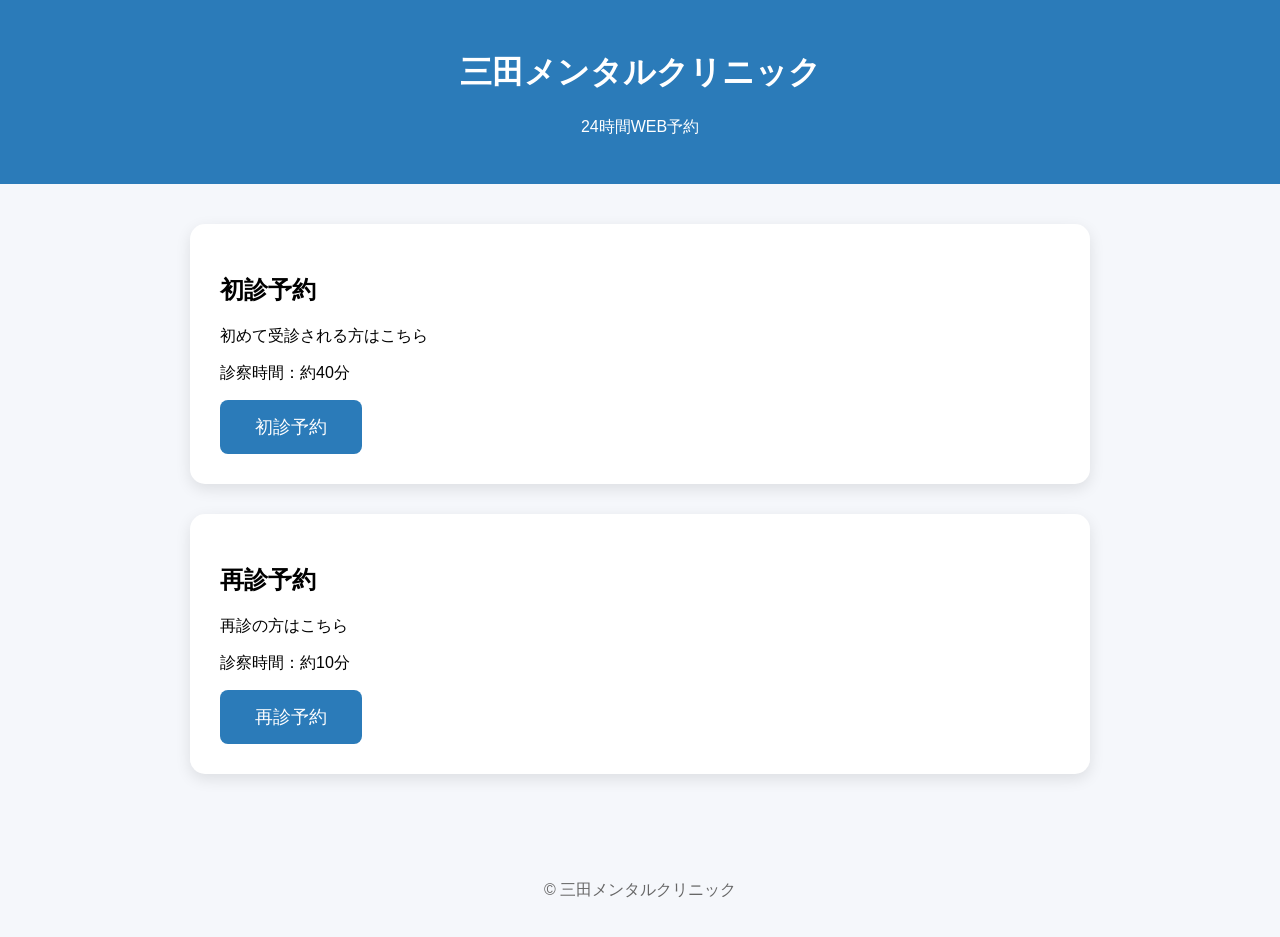
==== index.html @ 3fc528f8 "初回画面を作成" ====
<!DOCTYPE html>
<html lang="ja">
<head>
    <meta charset="UTF-8">
    <meta name="viewport" content="width=device-width, initial-scale=1.0">
    <title>三田メンタルクリニック WEB予約</title>

    <link rel="stylesheet" href="style.css">

</head>

<body>

<header>

<h1>三田メンタルクリニック</h1>

<p>24時間WEB予約</p>

</header>

<main>

<div class="card">

<h2>初診予約</h2>

<p>初めて受診される方はこちら</p>

<p>診察時間：約40分</p>

<button onclick="location.href='reserve.html?type=first'">
  初診予約
</button>

</div>

<div class="card">

<h2>再診予約</h2>

<p>再診の方はこちら</p>

<p>診察時間：約10分</p>

<button onclick="location.href='reserve.html?type=repeat'">
  再診予約
</button>

</div>

</main>

<footer>

<p>© 三田メンタルクリニック</p>

</footer>

</body>
</html>
---- style.css ----
body{

font-family: "Yu Gothic", sans-serif;

background:#f5f7fb;

margin:0;

}

header{

background:#2b7bb9;

color:white;

padding:30px;

text-align:center;

}

main{

max-width:900px;

margin:auto;

padding:40px;

}

.card{

background:white;

padding:30px;

margin-bottom:30px;

border-radius:15px;

box-shadow:0 5px 15px rgba(0,0,0,.1);

}

button{

background:#2b7bb9;

color:white;

border:none;

padding:15px 35px;

font-size:18px;

border-radius:8px;

cursor:pointer;

}

button:hover{

background:#1d5f91;

}

footer{

text-align:center;

padding:20px;

color:#666;

}
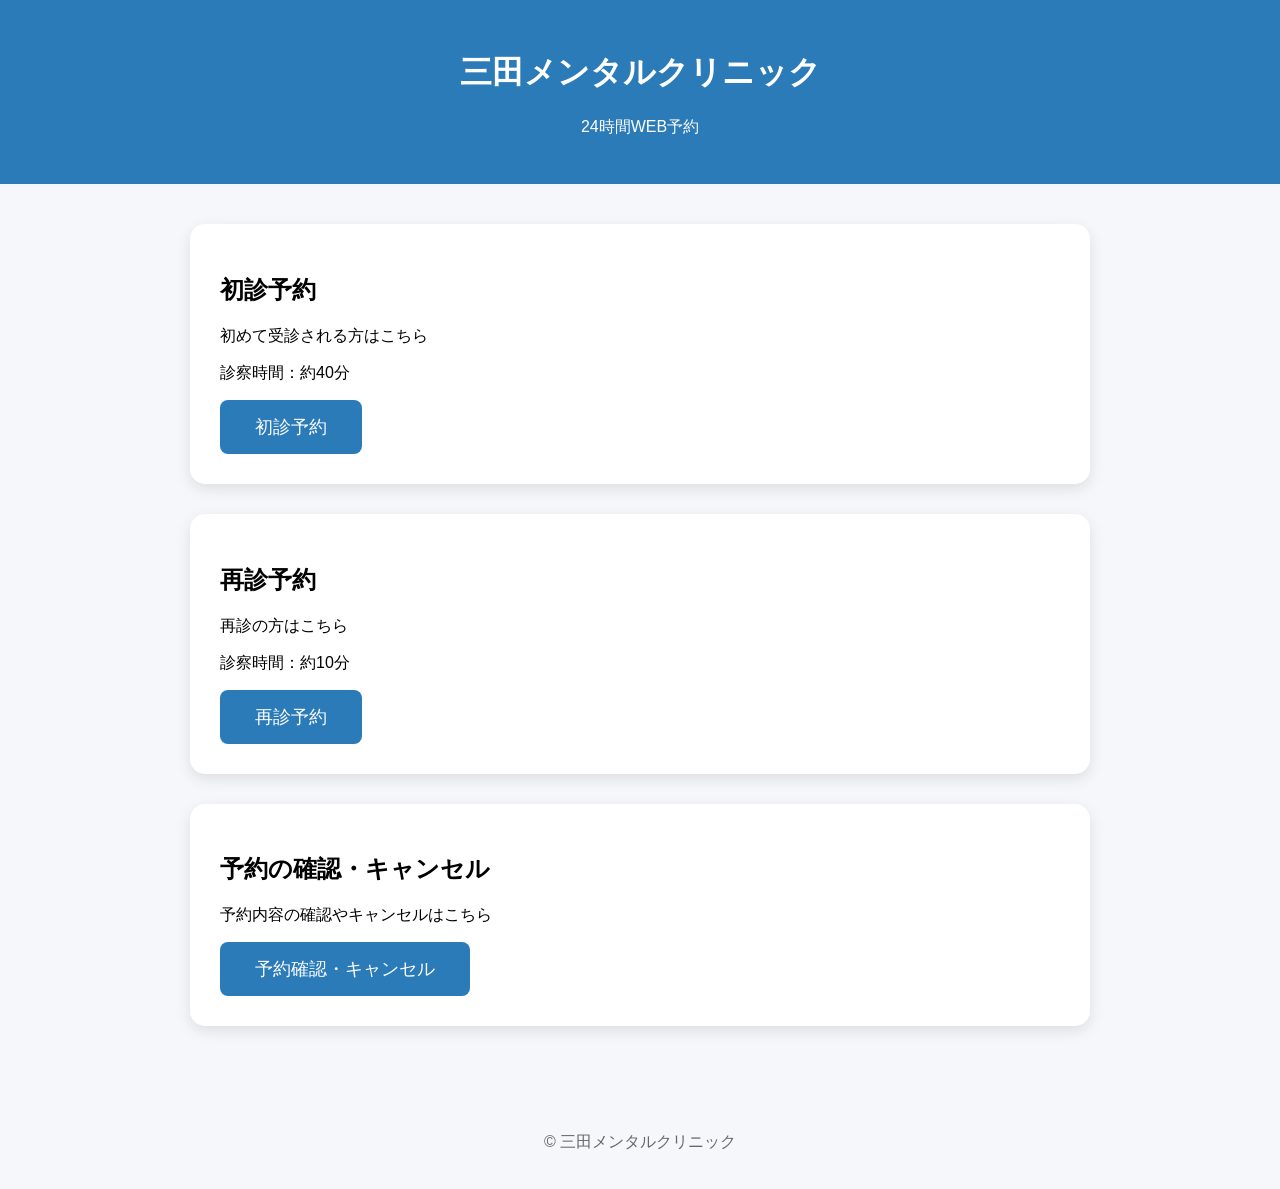
==== commit e77b43d9: "予約確認、キャンセルボタン追加" ====
--- a/index.html
+++ b/index.html
@@ -29,7 +29,7 @@
 
 <p>診察時間：約40分</p>
 
-<button onclick="location.href='reserve.html?type=first'">
+<button onclick="localStorage.setItem('reservationType','first'); location.href='calendar.html';">
   初診予約
 </button>
 
@@ -43,12 +43,22 @@
 
 <p>診察時間：約10分</p>
 
-<button onclick="location.href='reserve.html?type=repeat'">
+<button onclick="localStorage.setItem('reservationType','repeat'); location.href='calendar.html';">
   再診予約
 </button>
 
 </div>
+<div class="card">
 
+  <h2>予約の確認・キャンセル</h2>
+
+  <p>予約内容の確認やキャンセルはこちら</p>
+
+  <button onclick="location.href='cancel.html'">
+    予約確認・キャンセル
+  </button>
+
+</div>
 </main>
 
 <footer>
--- a/style.css
+++ b/style.css
@@ -76,4 +76,5 @@
 
 color:#666;
 
-}+}
+/* test */
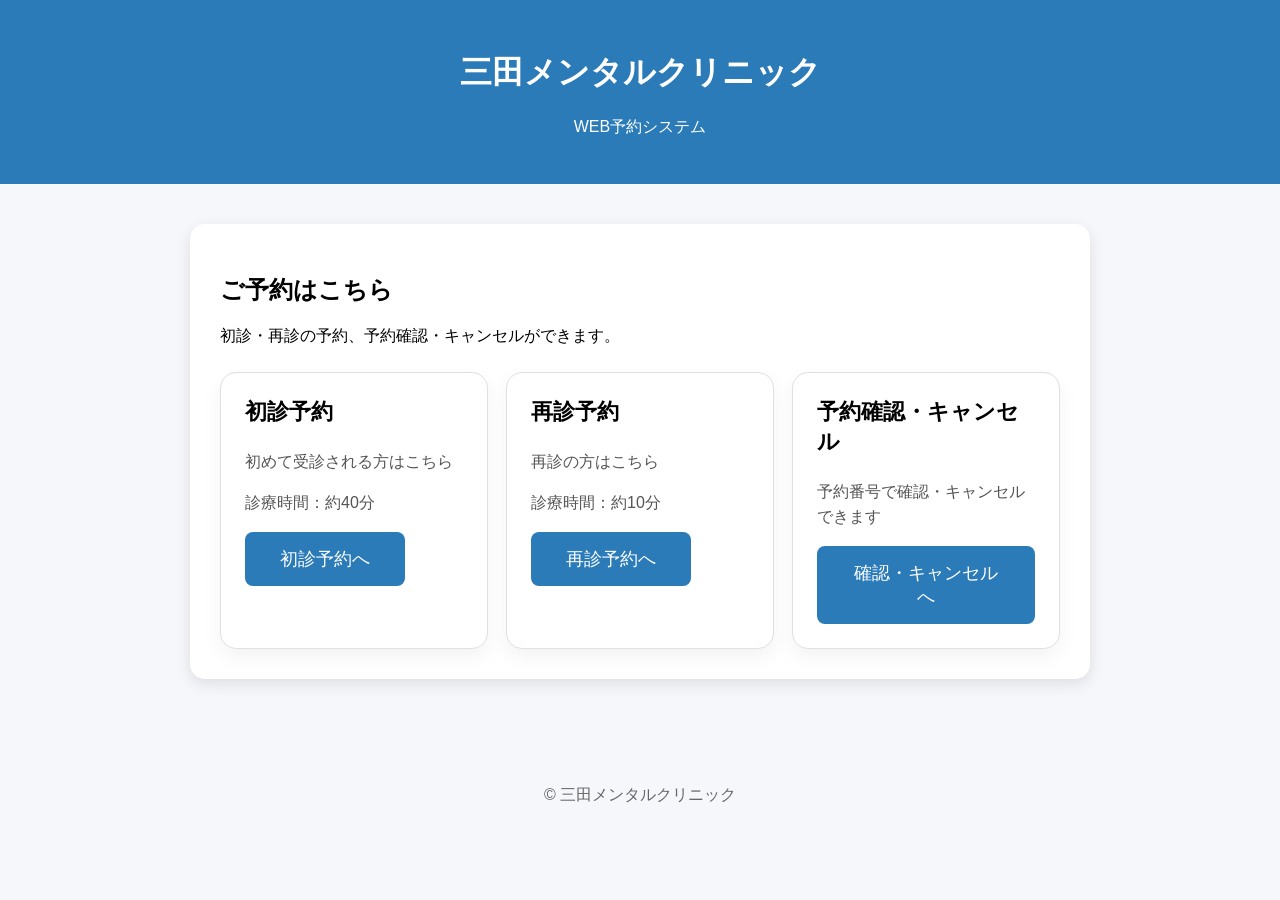
==== commit 64b982d2: "変更" ====
--- a/index.html
+++ b/index.html
@@ -1,70 +1,58 @@
 <!DOCTYPE html>
 <html lang="ja">
 <head>
-    <meta charset="UTF-8">
-    <meta name="viewport" content="width=device-width, initial-scale=1.0">
-    <title>三田メンタルクリニック WEB予約</title>
-
-    <link rel="stylesheet" href="style.css">
-
+  <meta charset="UTF-8">
+  <meta name="viewport" content="width=device-width, initial-scale=1.0">
+  <title>三田メンタルクリニック WEB予約</title>
+  <link rel="stylesheet" href="style.css">
 </head>
 
 <body>
 
 <header>
-
-<h1>三田メンタルクリニック</h1>
-
-<p>24時間WEB予約</p>
-
+  <h1>三田メンタルクリニック</h1>
+  <p>WEB予約システム</p>
 </header>
 
 <main>
+  <div class="card">
+    <h2>ご予約はこちら</h2>
+    <p>初診・再診の予約、予約確認・キャンセルができます。</p>
 
-<div class="card">
+    <div class="menu-grid">
 
-<h2>初診予約</h2>
+      <div class="menu-card">
+        <h3>初診予約</h3>
+        <p>初めて受診される方はこちら</p>
+        <p>診療時間：約40分</p>
+        <button onclick="localStorage.setItem('reservationType','first'); location.href='calendar.html';">
+          初診予約へ
+        </button>
+      </div>
 
-<p>初めて受診される方はこちら</p>
+      <div class="menu-card">
+        <h3>再診予約</h3>
+        <p>再診の方はこちら</p>
+        <p>診療時間：約10分</p>
+        <button onclick="localStorage.setItem('reservationType','repeat'); location.href='calendar.html';">
+          再診予約へ
+        </button>
+      </div>
 
-<p>診察時間：約40分</p>
+      <div class="menu-card">
+        <h3>予約確認・キャンセル</h3>
+        <p>予約番号で確認・キャンセルできます</p>
+        <button onclick="location.href='cancel.html'">
+          確認・キャンセルへ
+        </button>
+      </div>
 
-<button onclick="localStorage.setItem('reservationType','first'); location.href='calendar.html';">
-  初診予約
-</button>
-
-</div>
-
-<div class="card">
-
-<h2>再診予約</h2>
-
-<p>再診の方はこちら</p>
-
-<p>診察時間：約10分</p>
-
-<button onclick="localStorage.setItem('reservationType','repeat'); location.href='calendar.html';">
-  再診予約
-</button>
-
-</div>
-<div class="card">
-
-  <h2>予約の確認・キャンセル</h2>
-
-  <p>予約内容の確認やキャンセルはこちら</p>
-
-  <button onclick="location.href='cancel.html'">
-    予約確認・キャンセル
-  </button>
-
-</div>
+    </div>
+  </div>
 </main>
 
 <footer>
-
-<p>© 三田メンタルクリニック</p>
-
+  <p>© 三田メンタルクリニック</p>
 </footer>
 
 </body>
--- a/style.css
+++ b/style.css
@@ -77,4 +77,38 @@
 color:#666;
 
 }
-/* test */+
+.menu-grid {
+  display: grid;
+  grid-template-columns: repeat(3, 1fr);
+  gap: 18px;
+  margin-top: 25px;
+}
+
+.menu-card {
+  border: 1px solid #e0e0e0;
+  border-radius: 16px;
+  padding: 24px;
+  background: #ffffff;
+  box-shadow: 0 8px 20px rgba(0, 0, 0, 0.05);
+}
+
+.menu-card h3 {
+  margin-top: 0;
+  font-size: 22px;
+}
+
+.menu-card p {
+  color: #555;
+  line-height: 1.6;
+}
+
+@media (max-width: 768px) {
+  .menu-grid {
+    grid-template-columns: 1fr;
+  }
+
+  .menu-card {
+    padding: 20px;
+  }
+}
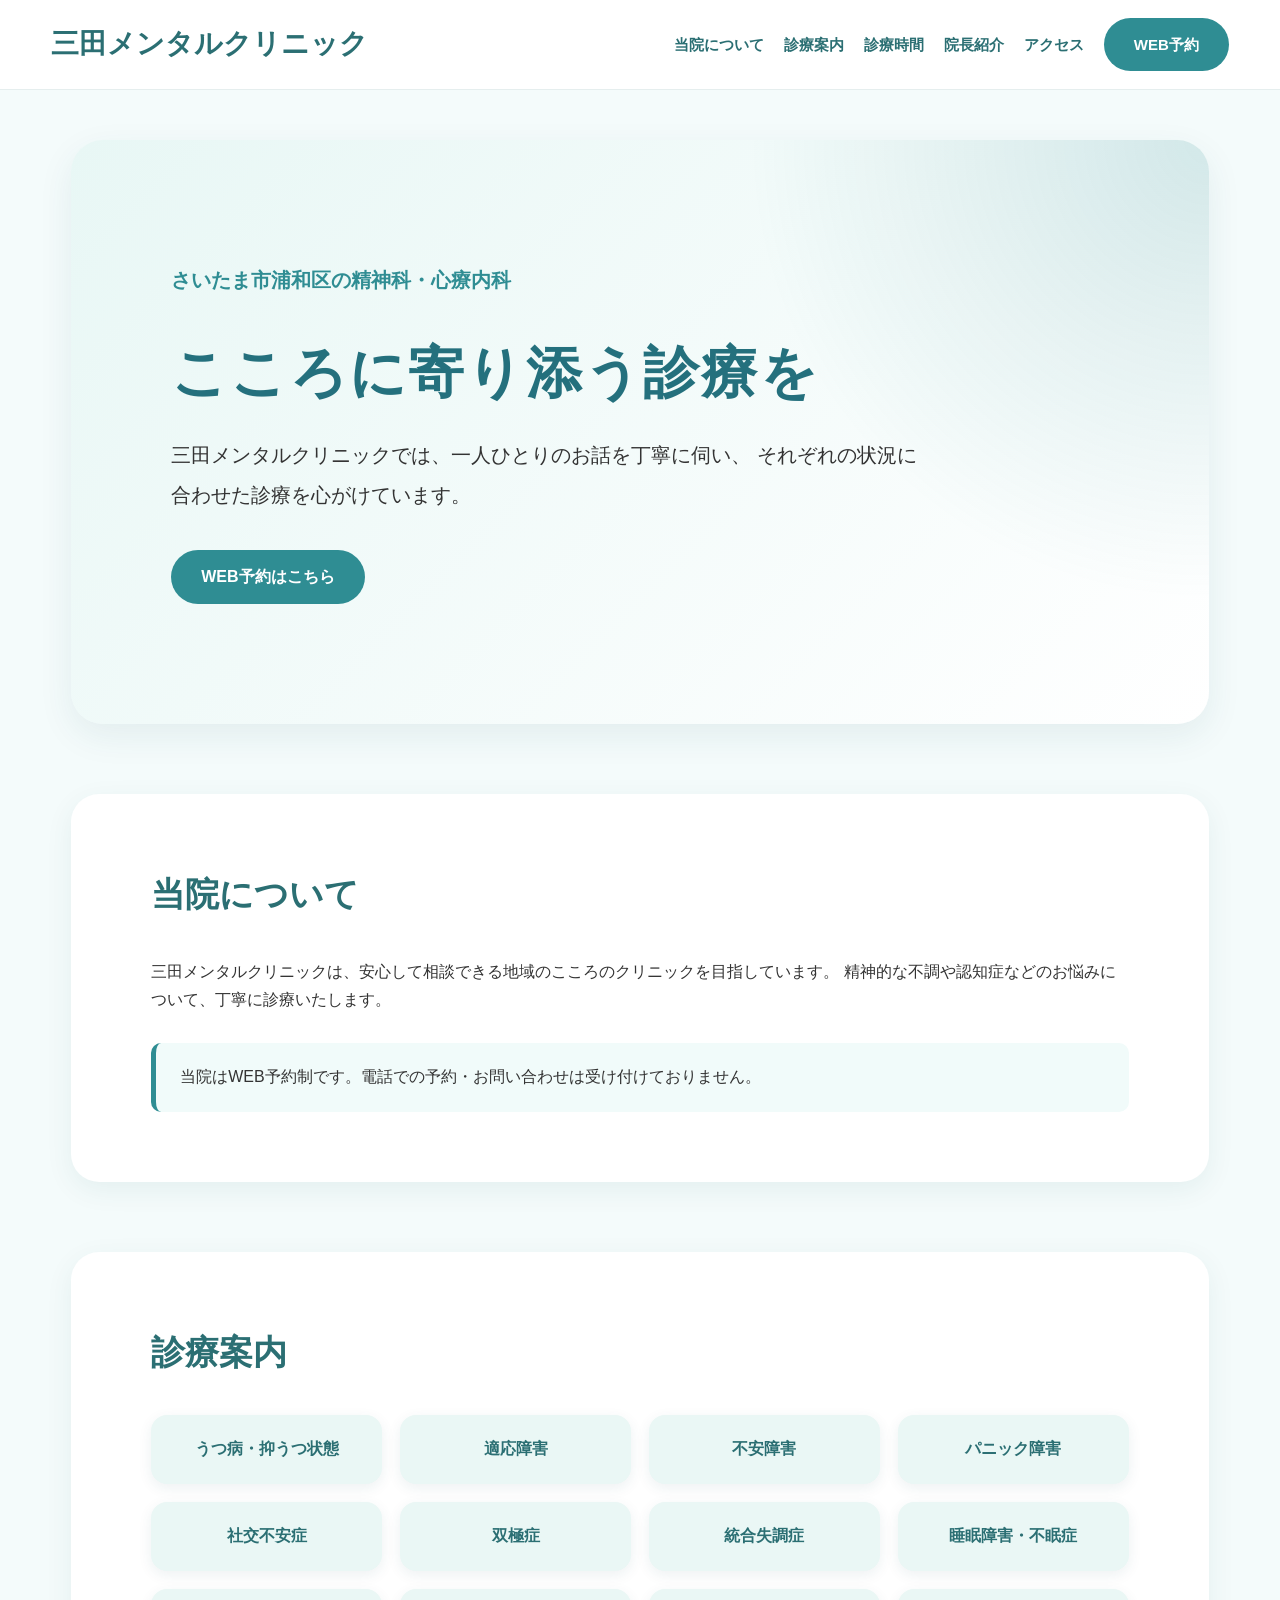
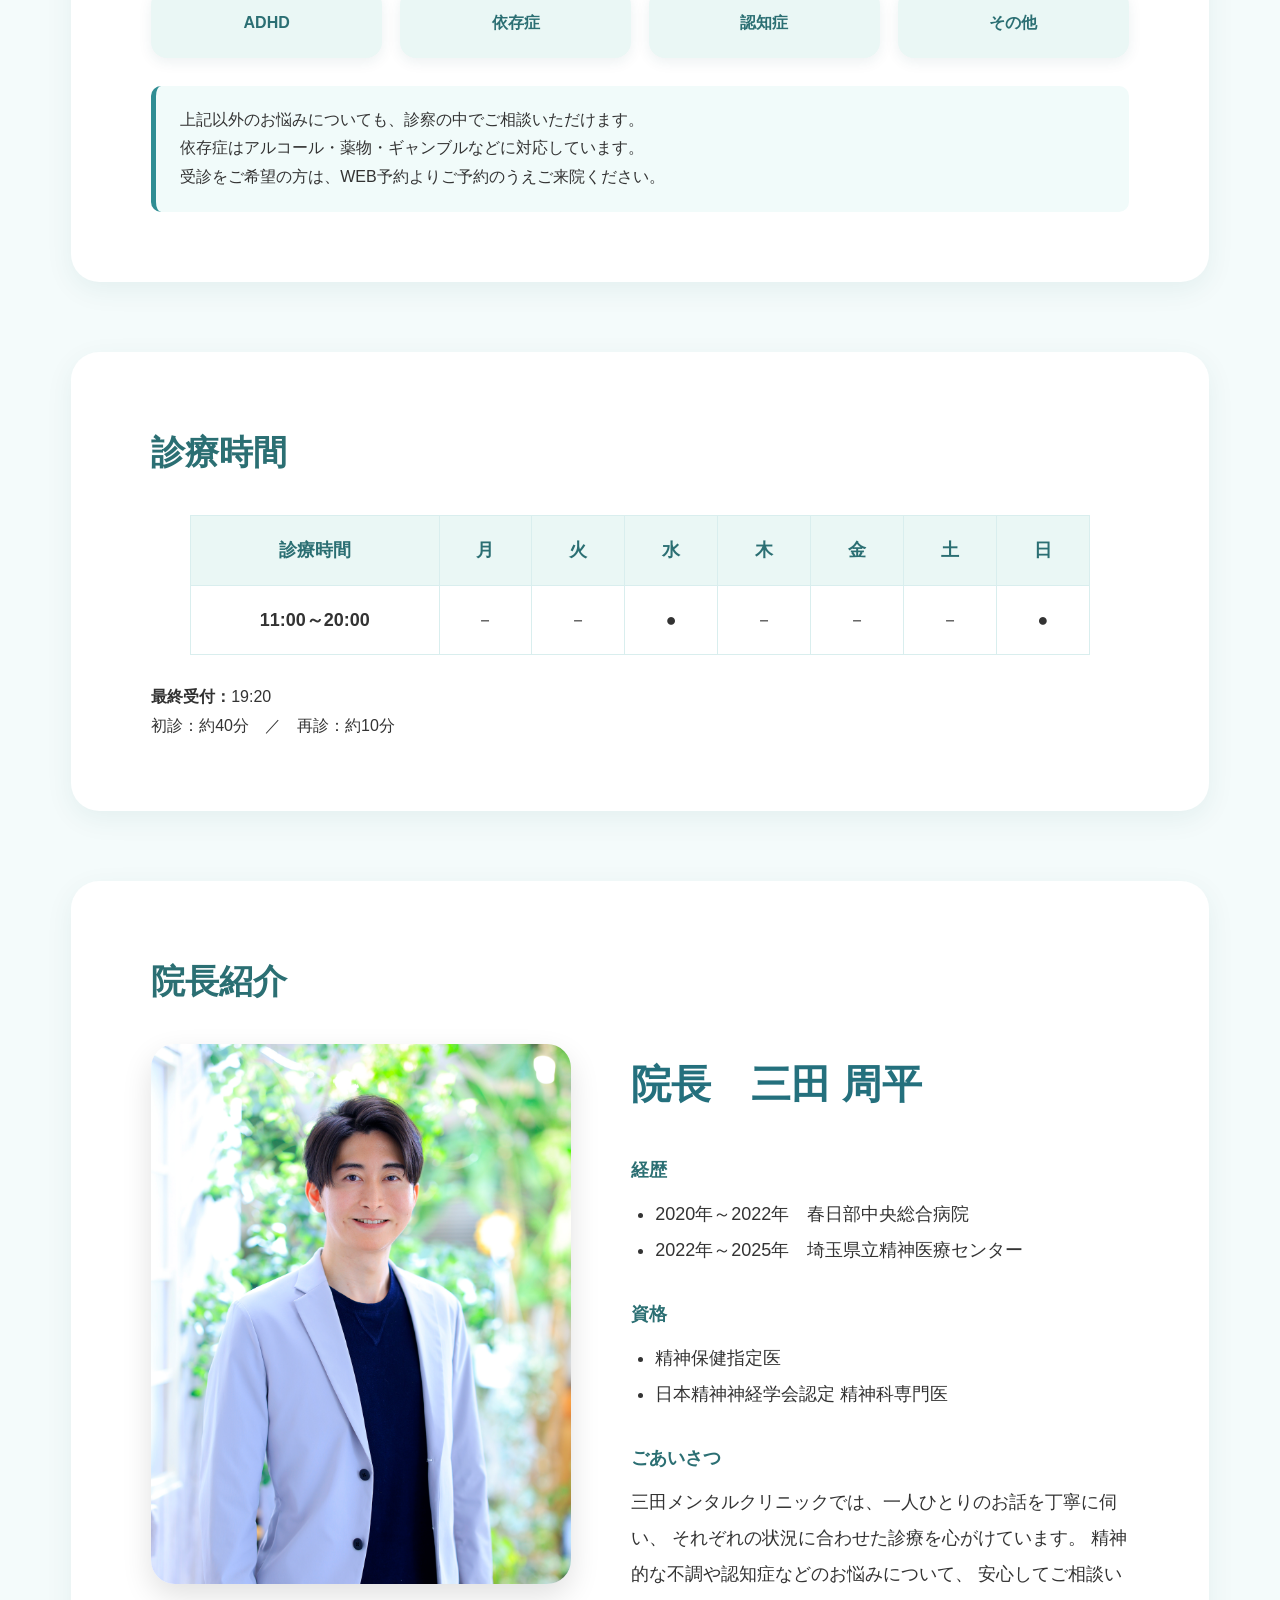
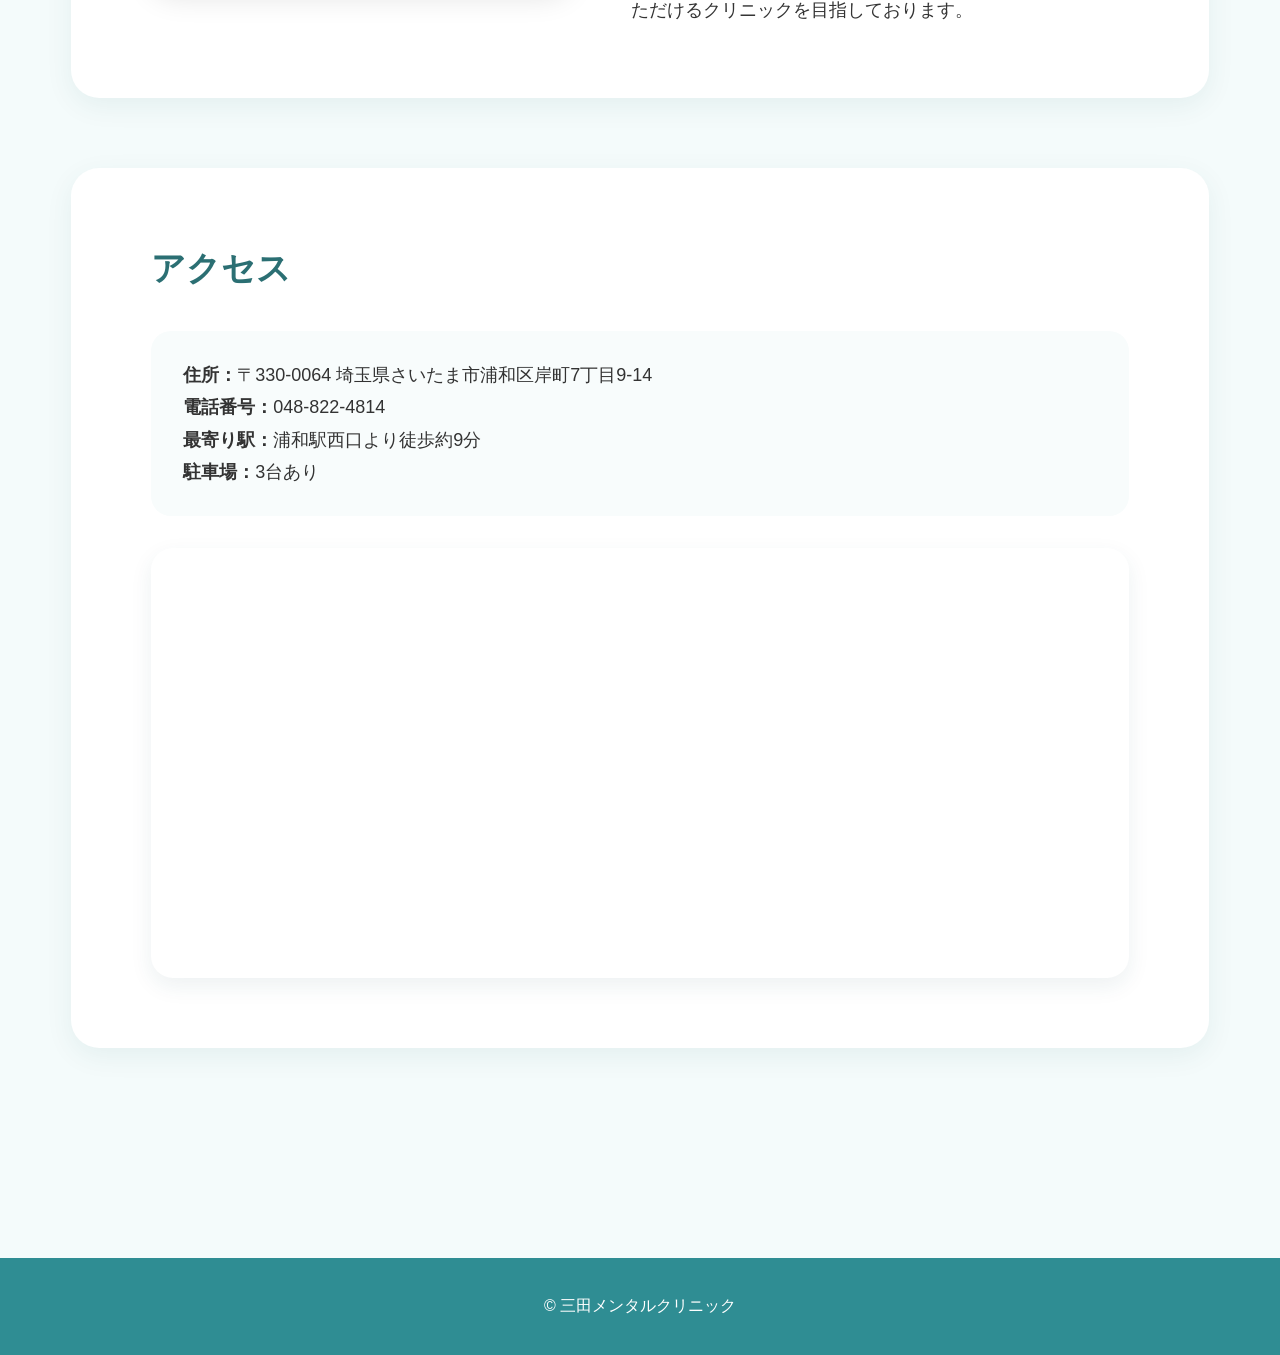
==== commit 76b194ef: "予約システムと連携" ====
--- a/index.html
+++ b/index.html
@@ -3,52 +3,164 @@
 <head>
   <meta charset="UTF-8">
   <meta name="viewport" content="width=device-width, initial-scale=1.0">
-  <title>三田メンタルクリニック WEB予約</title>
+  <title>三田メンタルクリニック｜さいたま市浦和区の精神科・心療内科</title>
   <link rel="stylesheet" href="style.css">
+  <link rel="icon" type="image/svg+xml" href="favicon.svg">
 </head>
 
 <body>
 
-<header>
-  <h1>三田メンタルクリニック</h1>
-  <p>WEB予約システム</p>
+<header class="site-header">
+  <div class="header-inner">
+    <h1>三田メンタルクリニック</h1>
+
+    <nav>
+      <a href="#about">当院について</a>
+      <a href="#medical">診療案内</a>
+      <a href="#hours">診療時間</a>
+      <a href="#doctor">院長紹介</a>
+      <a href="#access">アクセス</a>
+      <a class="reserve-btn" href="reserve-index.html">WEB予約</a>
+    </nav>
+  </div>
 </header>
 
 <main>
-  <div class="card">
-    <h2>ご予約はこちら</h2>
-    <p>初診・再診の予約、予約確認・キャンセルができます。</p>
 
-    <div class="menu-grid">
+<section class="hero">
+  <div class="hero-text">
+    <p class="sub-title">さいたま市浦和区の精神科・心療内科</p>
+    <h2>こころに寄り添う診療を</h2>
+    <p>
+      三田メンタルクリニックでは、一人ひとりのお話を丁寧に伺い、
+      それぞれの状況に合わせた診療を心がけています。
+    </p>
+    <a class="main-btn" href="reserve-index.html">WEB予約はこちら</a>
+  </div>
+</section>
 
-      <div class="menu-card">
-        <h3>初診予約</h3>
-        <p>初めて受診される方はこちら</p>
-        <p>診療時間：約40分</p>
-        <button onclick="localStorage.setItem('reservationType','first'); location.href='calendar.html';">
-          初診予約へ
-        </button>
-      </div>
+<section id="about" class="section">
+  <h2>当院について</h2>
+  <p>
+    三田メンタルクリニックは、安心して相談できる地域のこころのクリニックを目指しています。
+    精神的な不調や認知症などのお悩みについて、丁寧に診療いたします。
+  </p>
+  <p class="notice">
+    当院はWEB予約制です。電話での予約・お問い合わせは受け付けておりません。
+  </p>
+</section>
 
-      <div class="menu-card">
-        <h3>再診予約</h3>
-        <p>再診の方はこちら</p>
-        <p>診療時間：約10分</p>
-        <button onclick="localStorage.setItem('reservationType','repeat'); location.href='calendar.html';">
-          再診予約へ
-        </button>
-      </div>
+<section id="medical" class="section">
+  <h2>診療案内</h2>
 
-      <div class="menu-card">
-        <h3>予約確認・キャンセル</h3>
-        <p>予約番号で確認・キャンセルできます</p>
-        <button onclick="location.href='cancel.html'">
-          確認・キャンセルへ
-        </button>
-      </div>
+  <ul class="medical-list">
+    <li>うつ病・抑うつ状態</li>
+    <li>適応障害</li>
+    <li>不安障害</li>
+    <li>パニック障害</li>
+    <li>社交不安症</li>
+    <li>双極症</li>
+    <li>統合失調症</li>
+    <li>睡眠障害・不眠症</li>
+    <li>ADHD</li>
+    <li>依存症</li>
+    <li>認知症</li>
+    <li>その他</li>
+  </ul>
 
+  <p class="medical-note">
+    上記以外のお悩みについても、診察の中でご相談いただけます。<br>
+    依存症はアルコール・薬物・ギャンブルなどに対応しています。<br>
+    受診をご希望の方は、WEB予約よりご予約のうえご来院ください。
+  </p>
+</section>
+
+<section id="hours" class="section">
+  <h2>診療時間</h2>
+
+  <table class="hours-table">
+    <tr>
+      <th>診療時間</th>
+      <th>月</th>
+      <th>火</th>
+      <th>水</th>
+      <th>木</th>
+      <th>金</th>
+      <th>土</th>
+      <th>日</th>
+    </tr>
+    <tr>
+      <td>11:00～20:00</td>
+      <td>－</td>
+      <td>－</td>
+      <td>●</td>
+      <td>－</td>
+      <td>－</td>
+      <td>－</td>
+      <td>●</td>
+    </tr>
+  </table>
+
+  <p><strong>最終受付：</strong>19:20</p>
+  <p>初診：約40分　／　再診：約10分</p>
+</section>
+
+<section id="doctor" class="section">
+  <h2>院長紹介</h2>
+
+  <div class="doctor-container">
+    <div class="doctor-photo">
+      <img src="images/director.jpg" alt="院長 三田周平">
+    </div>
+
+    <div class="doctor-profile">
+      <h3>院長　三田 周平</h3>
+
+      <h4>経歴</h4>
+      <ul>
+        <li>2020年～2022年　春日部中央総合病院</li>
+        <li>2022年～2025年　埼玉県立精神医療センター</li>
+      </ul>
+
+      <h4>資格</h4>
+      <ul>
+        <li>精神保健指定医</li>
+        <li>日本精神神経学会認定 精神科専門医</li>
+      </ul>
+
+      <h4>ごあいさつ</h4>
+      <p>
+        三田メンタルクリニックでは、一人ひとりのお話を丁寧に伺い、
+        それぞれの状況に合わせた診療を心がけています。
+        精神的な不調や認知症などのお悩みについて、
+        安心してご相談いただけるクリニックを目指しております。
+      </p>
     </div>
   </div>
+</section>
+
+<section id="access" class="section">
+  <h2>アクセス</h2>
+
+  <div class="access-box">
+    <p><strong>住所：</strong>〒330-0064 埼玉県さいたま市浦和区岸町7丁目9-14</p>
+    <p><strong>電話番号：</strong>048-822-4814</p>
+    <p><strong>最寄り駅：</strong>浦和駅西口より徒歩約9分</p>
+    <p><strong>駐車場：</strong>3台あり</p>
+  </div>
+
+  <div class="map">
+    <iframe
+      src="https://www.google.com/maps?q=埼玉県さいたま市浦和区岸町7丁目9-14&output=embed"
+      width="100%"
+      height="360"
+      style="border:0;"
+      allowfullscreen=""
+      loading="lazy">
+    </iframe>
+  </div>
+</section>
+
 </main>
 
 <footer>
--- a/style.css
+++ b/style.css
@@ -1,114 +1,294 @@
-body{
-
-font-family: "Yu Gothic", sans-serif;
-
-background:#f5f7fb;
-
-margin:0;
-
-}
-
-header{
-
-background:#2b7bb9;
-
-color:white;
-
-padding:30px;
-
-text-align:center;
-
-}
-
-main{
-
-max-width:900px;
-
-margin:auto;
-
-padding:40px;
-
-}
-
-.card{
-
-background:white;
-
-padding:30px;
-
-margin-bottom:30px;
-
-border-radius:15px;
-
-box-shadow:0 5px 15px rgba(0,0,0,.1);
-
-}
-
-button{
-
-background:#2b7bb9;
-
-color:white;
-
-border:none;
-
-padding:15px 35px;
-
-font-size:18px;
-
-border-radius:8px;
-
-cursor:pointer;
-
-}
-
-button:hover{
-
-background:#1d5f91;
-
-}
-
-footer{
-
-text-align:center;
-
-padding:20px;
-
-color:#666;
-
-}
-
-.menu-grid {
+* {
+  margin: 0;
+  padding: 0;
+  box-sizing: border-box;
+}
+
+html {
+  scroll-behavior: smooth;
+}
+
+body {
+  font-family: "Yu Gothic", "Hiragino Sans", "Meiryo", sans-serif;
+  color: #333;
+  background: #f4fbfb;
+  line-height: 1.8;
+}
+
+a {
+  text-decoration: none;
+}
+
+.site-header {
+  position: sticky;
+  top: 0;
+  background: rgba(255,255,255,0.96);
+  border-bottom: 1px solid #e5eeee;
+  z-index: 999;
+}
+
+.header-inner {
+  width: min(1400px, 92%);
+  margin: auto;
+  padding: 18px 0;
+  display: flex;
+  justify-content: space-between;
+  align-items: center;
+}
+
+.header-inner h1 {
+  color: #2b6f73;
+  font-size: 28px;
+}
+
+nav {
+  display: flex;
+  align-items: center;
+  gap: 20px;
+}
+
+nav a {
+  color: #2b6f73;
+  font-weight: bold;
+  font-size: 15px;
+}
+
+.reserve-btn,
+.main-btn {
+  display: inline-block;
+  background: #2f8d93;
+  color: white;
+  padding: 13px 30px;
+  border-radius: 999px;
+  font-weight: bold;
+}
+
+main {
+  width: min(1400px, 92%);
+  margin: 0 auto;
+  padding: 50px 20px;
+}
+
+.hero {
+  padding: 120px 100px;
+  min-height: 520px;
+  border-radius: 32px;
+  background:
+    radial-gradient(circle at top right, rgba(47,141,147,0.18), transparent 36%),
+    linear-gradient(135deg, #e8f7f5, #ffffff);
+  box-shadow: 0 12px 35px rgba(20,80,85,0.08);
+  margin-bottom: 70px;
+}
+
+.hero-text {
+  max-width: 760px;
+}
+
+.sub-title {
+  color: #2f8d93;
+  font-weight: bold;
+  margin-bottom: 14px;
+}
+
+.hero h2 {
+  color: #24707d;
+  font-size: 56px;
+  line-height: 1.35;
+  margin-bottom: 24px;
+  letter-spacing: 0.04em;
+}
+
+.hero p {
+  font-size: 20px;
+  line-height: 2;
+  margin-bottom: 35px;
+}
+
+.section {
+  background: white;
+  margin: 70px 0;
+  padding: 70px 80px;
+  border-radius: 28px;
+  box-shadow: 0 8px 28px rgba(20,80,85,0.07);
+}
+
+.section h2 {
+  color: #2b6f73;
+  font-size: 34px;
+  margin-bottom: 32px;
+}
+
+.notice,
+.medical-note {
+  margin-top: 28px;
+  padding: 20px 24px;
+  background: #f1fbfa;
+  border-left: 5px solid #2f8d93;
+  border-radius: 10px;
+}
+
+.medical-list {
   display: grid;
-  grid-template-columns: repeat(3, 1fr);
+  grid-template-columns: repeat(4, 1fr);
   gap: 18px;
-  margin-top: 25px;
-}
-
-.menu-card {
-  border: 1px solid #e0e0e0;
+  list-style: none;
+}
+
+.medical-list li {
+  background: #eaf7f5;
+  color: #2b6f73;
+  padding: 20px 14px;
   border-radius: 16px;
-  padding: 24px;
-  background: #ffffff;
-  box-shadow: 0 8px 20px rgba(0, 0, 0, 0.05);
-}
-
-.menu-card h3 {
-  margin-top: 0;
-  font-size: 22px;
-}
-
-.menu-card p {
-  color: #555;
-  line-height: 1.6;
-}
-
-@media (max-width: 768px) {
-  .menu-grid {
+  font-weight: bold;
+  text-align: center;
+  box-shadow: 0 4px 14px rgba(20,80,85,0.08);
+}
+
+.hours-table {
+  width: 100%;
+  max-width: 900px;
+  margin: 0 auto 28px;
+  border-collapse: collapse;
+  font-size: 18px;
+}
+
+.hours-table th,
+.hours-table td {
+  border: 1px solid #d9eeee;
+  padding: 18px;
+  text-align: center;
+}
+
+.hours-table th {
+  background: #eaf7f5;
+  color: #2b6f73;
+}
+
+.hours-table td:first-child {
+  font-weight: bold;
+}
+
+.doctor-container {
+  display: grid;
+  grid-template-columns: 420px 1fr;
+  gap: 60px;
+  align-items: start;
+}
+
+.doctor-photo img {
+  width: 100%;
+  height: 540px;
+  object-fit: cover;
+  object-position: center top;
+  border-radius: 24px;
+  box-shadow: 0 12px 30px rgba(0,0,0,0.12);
+}
+
+.doctor-profile {
+  font-size: 18px;
+  line-height: 2;
+}
+
+.doctor-profile h3 {
+  color: #24707d;
+  font-size: 40px;
+  margin-bottom: 25px;
+}
+
+.doctor-profile h4 {
+  color: #2b6f73;
+  margin-top: 28px;
+  margin-bottom: 8px;
+}
+
+.doctor-profile ul {
+  padding-left: 24px;
+}
+
+.access-box {
+  background: #f8fcfc;
+  padding: 28px 32px;
+  border-radius: 20px;
+  margin-bottom: 32px;
+  font-size: 18px;
+}
+
+.map {
+  overflow: hidden;
+  border-radius: 22px;
+  box-shadow: 0 8px 22px rgba(20,80,85,0.08);
+}
+
+.map iframe {
+  width: 100%;
+  height: 420px;
+  border: none;
+}
+
+footer {
+  margin-top: 90px;
+  padding: 34px;
+  text-align: center;
+  background: #2f8d93;
+  color: white;
+}
+
+@media (max-width: 900px) {
+  .header-inner {
+    display: block;
+  }
+
+  nav {
+    flex-wrap: wrap;
+    margin-top: 12px;
+    gap: 12px;
+  }
+
+  main {
+    width: 94%;
+    padding: 24px 0;
+  }
+
+  .hero {
+    padding: 70px 28px;
+    min-height: auto;
+  }
+
+  .hero h2 {
+    font-size: 38px;
+  }
+
+  .hero p {
+    font-size: 16px;
+  }
+
+  .section {
+    padding: 40px 24px;
+    margin: 36px 0;
+  }
+
+  .medical-list {
     grid-template-columns: 1fr;
   }
 
-  .menu-card {
-    padding: 20px;
+  .hours-table {
+    font-size: 14px;
+  }
+
+  .hours-table th,
+  .hours-table td {
+    padding: 10px;
+  }
+
+  .doctor-container {
+    grid-template-columns: 1fr;
+  }
+
+  .doctor-photo img {
+    height: auto;
+  }
+
+  .doctor-profile h3 {
+    font-size: 30px;
   }
 }
